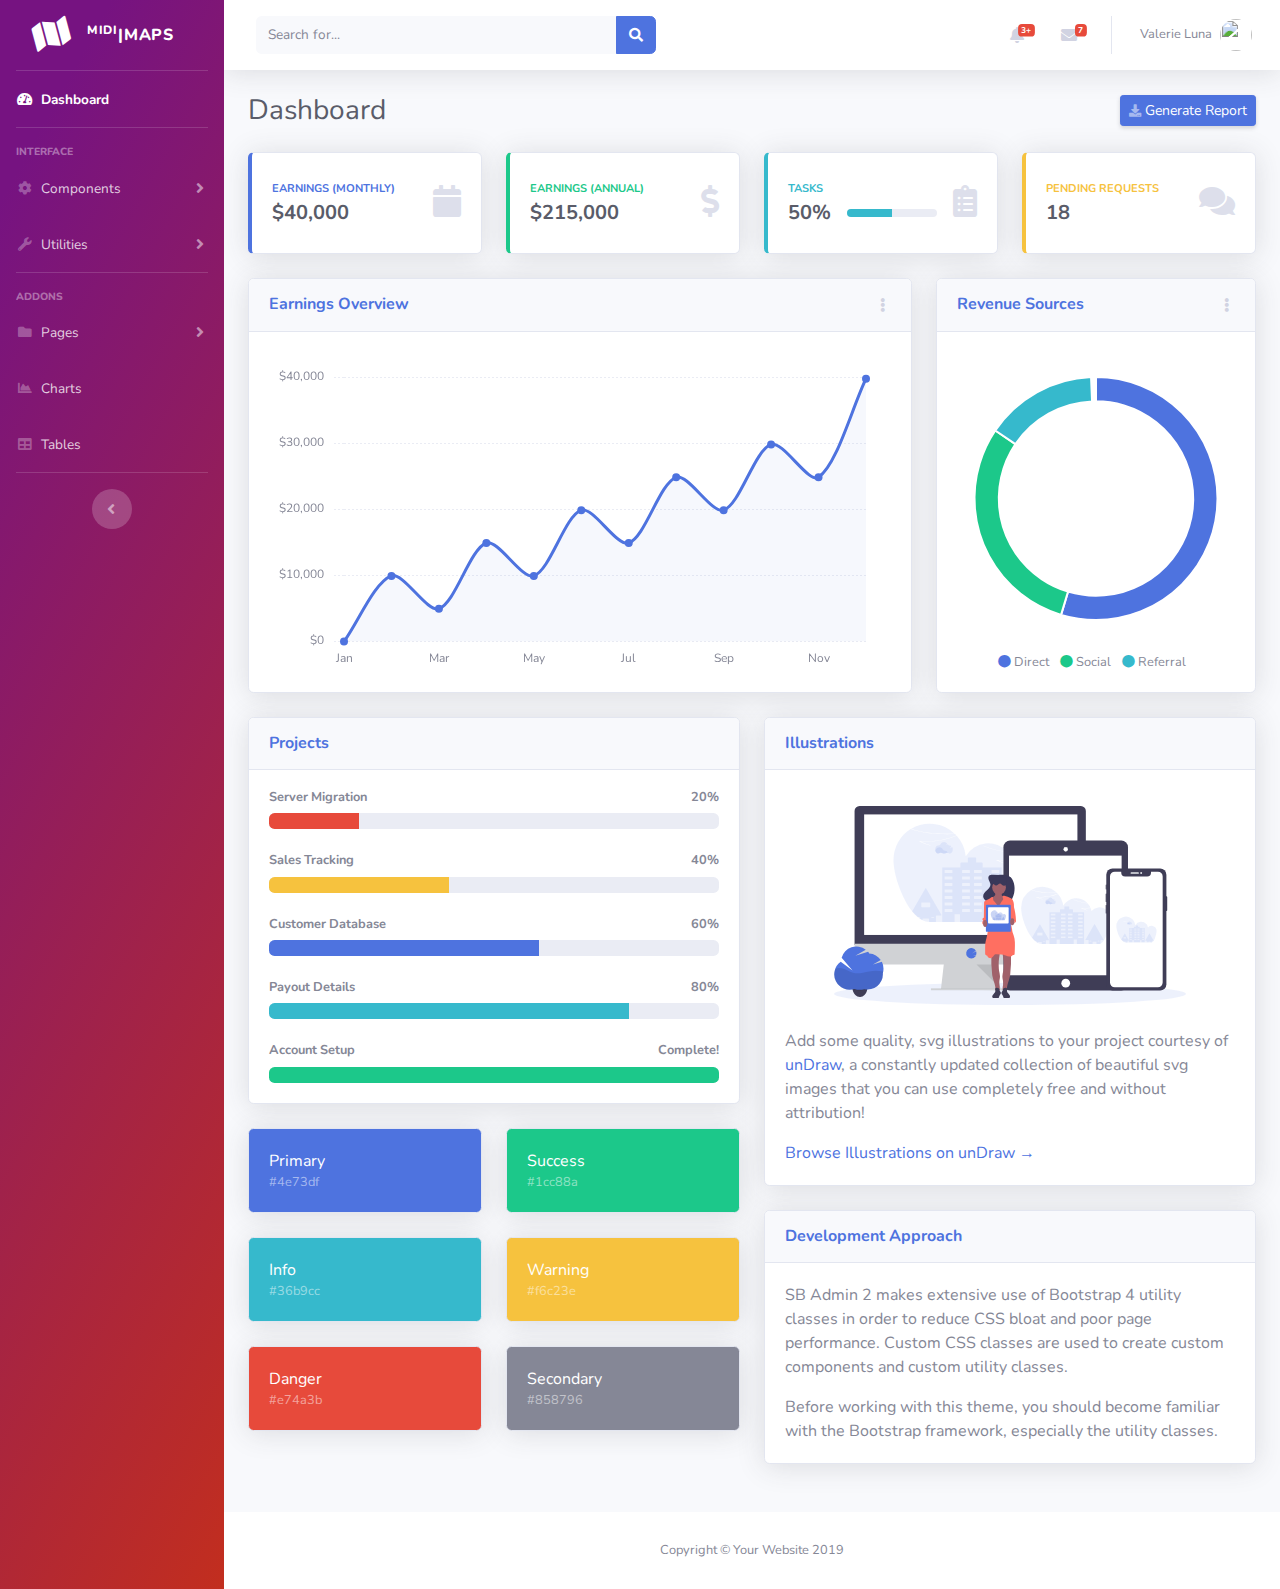
==== MidiMaps/index.html @ 6a99feec "pushLatestCode" ====
<!DOCTYPE html>
<html lang="en">

<head>

  <meta charset="utf-8">
  <meta http-equiv="X-UA-Compatible" content="IE=edge">
  <meta name="viewport" content="width=device-width, initial-scale=1, shrink-to-fit=no">
  <meta name="description" content="">
  <meta name="author" content="">

  <title>MidiMap'd</title>

  <!-- Custom fonts for this template-->
  <link href="vendor/fontawesome-free/css/all.min.css" rel="stylesheet" type="text/css">
  <link href="https://fonts.googleapis.com/css?family=Nunito:200,200i,300,300i,400,400i,600,600i,700,700i,800,800i,900,900i" rel="stylesheet">

  <!-- Custom styles for this template-->
  <link href="css/sb-admin-2.min.css" rel="stylesheet">

  <style>
    .bg-gradient-primary {
/* background-color: #4e73df; */
background-image: linear-gradient(0.33turn, #761381 10.08%, #c22e1e);
background-size: cover;
}
  </style>

</head>

<body id="page-top">

  <!-- Page Wrapper -->
  <div id="wrapper">

    <!-- Sidebar -->
    <ul class="navbar-nav bg-gradient-primary sidebar sidebar-dark accordion" id="accordionSidebar">

      <!-- Sidebar - Brand -->
      <a class="sidebar-brand d-flex align-items-center justify-content-center" href="index.html">
        <div class="sidebar-brand-icon rotate-n-15">
          <!-- <i class="fas fa-tachometer-alt"></i> -->
          <i class="fas fa-map"></i>
        </div>
        <div class="sidebar-brand-text mx-3"><sup>Midi</sup>|Maps</div>
      </a>

      <!-- Divider -->
      <hr class="sidebar-divider my-0">

      <!-- Nav Item - Dashboard -->
      <li class="nav-item active">
        <a class="nav-link" href="index.html">
          <i class="fas fa-fw fa-tachometer-alt"></i>
          <span>Dashboard</span></a>
      </li>

      <!-- Divider -->
      <hr class="sidebar-divider">

      <!-- Heading -->
      <div class="sidebar-heading">
        Interface
      </div>

      <!-- Nav Item - Pages Collapse Menu -->
      <li class="nav-item">
        <a class="nav-link collapsed" href="#" data-toggle="collapse" data-target="#collapseTwo" aria-expanded="true" aria-controls="collapseTwo">
          <i class="fas fa-fw fa-cog"></i>
          <span>Components</span>
        </a>
        <div id="collapseTwo" class="collapse" aria-labelledby="headingTwo" data-parent="#accordionSidebar">
          <div class="bg-white py-2 collapse-inner rounded">
            <h6 class="collapse-header">Custom Components:</h6>
            <a class="collapse-item" href="buttons.html">Buttons</a>
            <a class="collapse-item" href="cards.html">Cards</a>
          </div>
        </div>
      </li>

      <!-- Nav Item - Utilities Collapse Menu -->
      <li class="nav-item">
        <a class="nav-link collapsed" href="#" data-toggle="collapse" data-target="#collapseUtilities" aria-expanded="true" aria-controls="collapseUtilities">
          <i class="fas fa-fw fa-wrench"></i>
          <span>Utilities</span>
        </a>
        <div id="collapseUtilities" class="collapse" aria-labelledby="headingUtilities" data-parent="#accordionSidebar">
          <div class="bg-white py-2 collapse-inner rounded">
            <h6 class="collapse-header">Custom Utilities:</h6>
            <a class="collapse-item" href="utilities-color.html">Colors</a>
            <a class="collapse-item" href="utilities-border.html">Borders</a>
            <a class="collapse-item" href="utilities-animation.html">Animations</a>
            <a class="collapse-item" href="utilities-other.html">Other</a>
          </div>
        </div>
      </li>

      <!-- Divider -->
      <hr class="sidebar-divider">

      <!-- Heading -->
      <div class="sidebar-heading">
        Addons
      </div>

      <!-- Nav Item - Pages Collapse Menu -->
      <li class="nav-item">
        <a class="nav-link collapsed" href="#" data-toggle="collapse" data-target="#collapsePages" aria-expanded="true" aria-controls="collapsePages">
          <i class="fas fa-fw fa-folder"></i>
          <span>Pages</span>
        </a>
        <div id="collapsePages" class="collapse" aria-labelledby="headingPages" data-parent="#accordionSidebar">
          <div class="bg-white py-2 collapse-inner rounded">
            <h6 class="collapse-header">Login Screens:</h6>
            <a class="collapse-item" href="login.html">Login</a>
            <a class="collapse-item" href="register.html">Register</a>
            <a class="collapse-item" href="forgot-password.html">Forgot Password</a>
            <div class="collapse-divider"></div>
            <h6 class="collapse-header">Other Pages:</h6>
            <a class="collapse-item" href="404.html">404 Page</a>
            <a class="collapse-item" href="blank.html">Blank Page</a>
          </div>
        </div>
      </li>

      <!-- Nav Item - Charts -->
      <li class="nav-item">
        <a class="nav-link" href="charts.html">
          <i class="fas fa-fw fa-chart-area"></i>
          <span>Charts</span></a>
      </li>

      <!-- Nav Item - Tables -->
      <li class="nav-item">
        <a class="nav-link" href="tables.html">
          <i class="fas fa-fw fa-table"></i>
          <span>Tables</span></a>
      </li>

      <!-- Divider -->
      <hr class="sidebar-divider d-none d-md-block">

      <!-- Sidebar Toggler (Sidebar) -->
      <div class="text-center d-none d-md-inline">
        <button class="rounded-circle border-0" id="sidebarToggle"></button>
      </div>

    </ul>
    <!-- End of Sidebar -->

    <!-- Content Wrapper -->
    <div id="content-wrapper" class="d-flex flex-column">

      <!-- Main Content -->
      <div id="content">

        <!-- Topbar -->
        <nav class="navbar navbar-expand navbar-light bg-white topbar mb-4 static-top shadow">

          <!-- Sidebar Toggle (Topbar) -->
          <button id="sidebarToggleTop" class="btn btn-link d-md-none rounded-circle mr-3">
            <i class="fa fa-bars"></i>
          </button>

          <!-- Topbar Search -->
          <form class="d-none d-sm-inline-block form-inline mr-auto ml-md-3 my-2 my-md-0 mw-100 navbar-search">
            <div class="input-group">
              <input type="text" class="form-control bg-light border-0 small" placeholder="Search for..." aria-label="Search" aria-describedby="basic-addon2">
              <div class="input-group-append">
                <button class="btn btn-primary" type="button">
                  <i class="fas fa-search fa-sm"></i>
                </button>
              </div>
            </div>
          </form>

          <!-- Topbar Navbar -->
          <ul class="navbar-nav ml-auto">

            <!-- Nav Item - Search Dropdown (Visible Only XS) -->
            <li class="nav-item dropdown no-arrow d-sm-none">
              <a class="nav-link dropdown-toggle" href="#" id="searchDropdown" role="button" data-toggle="dropdown" aria-haspopup="true" aria-expanded="false">
                <i class="fas fa-search fa-fw"></i>
              </a>
              <!-- Dropdown - Messages -->
              <div class="dropdown-menu dropdown-menu-right p-3 shadow animated--grow-in" aria-labelledby="searchDropdown">
                <form class="form-inline mr-auto w-100 navbar-search">
                  <div class="input-group">
                    <input type="text" class="form-control bg-light border-0 small" placeholder="Search for..." aria-label="Search" aria-describedby="basic-addon2">
                    <div class="input-group-append">
                      <button class="btn btn-primary" type="button">
                        <i class="fas fa-search fa-sm"></i>
                      </button>
                    </div>
                  </div>
                </form>
              </div>
            </li>

            <!-- Nav Item - Alerts -->
            <li class="nav-item dropdown no-arrow mx-1">
              <a class="nav-link dropdown-toggle" href="#" id="alertsDropdown" role="button" data-toggle="dropdown" aria-haspopup="true" aria-expanded="false">
                <i class="fas fa-bell fa-fw"></i>
                <!-- Counter - Alerts -->
                <span class="badge badge-danger badge-counter">3+</span>
              </a>
              <!-- Dropdown - Alerts -->
              <div class="dropdown-list dropdown-menu dropdown-menu-right shadow animated--grow-in" aria-labelledby="alertsDropdown">
                <h6 class="dropdown-header">
                  Alerts Center
                </h6>
                <a class="dropdown-item d-flex align-items-center" href="#">
                  <div class="mr-3">
                    <div class="icon-circle bg-primary">
                      <i class="fas fa-file-alt text-white"></i>
                    </div>
                  </div>
                  <div>
                    <div class="small text-gray-500">December 12, 2019</div>
                    <span class="font-weight-bold">A new monthly report is ready to download!</span>
                  </div>
                </a>
                <a class="dropdown-item d-flex align-items-center" href="#">
                  <div class="mr-3">
                    <div class="icon-circle bg-success">
                      <i class="fas fa-donate text-white"></i>
                    </div>
                  </div>
                  <div>
                    <div class="small text-gray-500">December 7, 2019</div>
                    $290.29 has been deposited into your account!
                  </div>
                </a>
                <a class="dropdown-item d-flex align-items-center" href="#">
                  <div class="mr-3">
                    <div class="icon-circle bg-warning">
                      <i class="fas fa-exclamation-triangle text-white"></i>
                    </div>
                  </div>
                  <div>
                    <div class="small text-gray-500">December 2, 2019</div>
                    Spending Alert: We've noticed unusually high spending for your account.
                  </div>
                </a>
                <a class="dropdown-item text-center small text-gray-500" href="#">Show All Alerts</a>
              </div>
            </li>

            <!-- Nav Item - Messages -->
            <li class="nav-item dropdown no-arrow mx-1">
              <a class="nav-link dropdown-toggle" href="#" id="messagesDropdown" role="button" data-toggle="dropdown" aria-haspopup="true" aria-expanded="false">
                <i class="fas fa-envelope fa-fw"></i>
                <!-- Counter - Messages -->
                <span class="badge badge-danger badge-counter">7</span>
              </a>
              <!-- Dropdown - Messages -->
              <div class="dropdown-list dropdown-menu dropdown-menu-right shadow animated--grow-in" aria-labelledby="messagesDropdown">
                <h6 class="dropdown-header">
                  Message Center
                </h6>
                <a class="dropdown-item d-flex align-items-center" href="#">
                  <div class="dropdown-list-image mr-3">
                    <img class="rounded-circle" src="https://source.unsplash.com/fn_BT9fwg_E/60x60" alt="">
                    <div class="status-indicator bg-success"></div>
                  </div>
                  <div class="font-weight-bold">
                    <div class="text-truncate">Hi there! I am wondering if you can help me with a problem I've been having.</div>
                    <div class="small text-gray-500">Emily Fowler · 58m</div>
                  </div>
                </a>
                <a class="dropdown-item d-flex align-items-center" href="#">
                  <div class="dropdown-list-image mr-3">
                    <img class="rounded-circle" src="https://source.unsplash.com/AU4VPcFN4LE/60x60" alt="">
                    <div class="status-indicator"></div>
                  </div>
                  <div>
                    <div class="text-truncate">I have the photos that you ordered last month, how would you like them sent to you?</div>
                    <div class="small text-gray-500">Jae Chun · 1d</div>
                  </div>
                </a>
                <a class="dropdown-item d-flex align-items-center" href="#">
                  <div class="dropdown-list-image mr-3">
                    <img class="rounded-circle" src="https://source.unsplash.com/CS2uCrpNzJY/60x60" alt="">
                    <div class="status-indicator bg-warning"></div>
                  </div>
                  <div>
                    <div class="text-truncate">Last month's report looks great, I am very happy with the progress so far, keep up the good work!</div>
                    <div class="small text-gray-500">Morgan Alvarez · 2d</div>
                  </div>
                </a>
                <a class="dropdown-item d-flex align-items-center" href="#">
                  <div class="dropdown-list-image mr-3">
                    <img class="rounded-circle" src="https://source.unsplash.com/Mv9hjnEUHR4/60x60" alt="">
                    <div class="status-indicator bg-success"></div>
                  </div>
                  <div>
                    <div class="text-truncate">Am I a good boy? The reason I ask is because someone told me that people say this to all dogs, even if they aren't good...</div>
                    <div class="small text-gray-500">Chicken the Dog · 2w</div>
                  </div>
                </a>
                <a class="dropdown-item text-center small text-gray-500" href="#">Read More Messages</a>
              </div>
            </li>

            <div class="topbar-divider d-none d-sm-block"></div>

            <!-- Nav Item - User Information -->
            <li class="nav-item dropdown no-arrow">
              <a class="nav-link dropdown-toggle" href="#" id="userDropdown" role="button" data-toggle="dropdown" aria-haspopup="true" aria-expanded="false">
                <span class="mr-2 d-none d-lg-inline text-gray-600 small">Valerie Luna</span>
                <img class="img-profile rounded-circle" src="https://source.unsplash.com/QAB-WJcbgJk/60x60">
              </a>
              <!-- Dropdown - User Information -->
              <div class="dropdown-menu dropdown-menu-right shadow animated--grow-in" aria-labelledby="userDropdown">
                <a class="dropdown-item" href="#">
                  <i class="fas fa-user fa-sm fa-fw mr-2 text-gray-400"></i>
                  Profile
                </a>
                <a class="dropdown-item" href="#">
                  <i class="fas fa-cogs fa-sm fa-fw mr-2 text-gray-400"></i>
                  Settings
                </a>
                <a class="dropdown-item" href="#">
                  <i class="fas fa-list fa-sm fa-fw mr-2 text-gray-400"></i>
                  Activity Log
                </a>
                <div class="dropdown-divider"></div>
                <a class="dropdown-item" href="#" data-toggle="modal" data-target="#logoutModal">
                  <i class="fas fa-sign-out-alt fa-sm fa-fw mr-2 text-gray-400"></i>
                  Logout
                </a>
              </div>
            </li>

          </ul>

        </nav>
        <!-- End of Topbar -->

        <!-- Begin Page Content -->
        <div class="container-fluid">

          <!-- Page Heading -->
          <div class="d-sm-flex align-items-center justify-content-between mb-4">
            <h1 class="h3 mb-0 text-gray-800">Dashboard</h1>
            <a href="#" class="d-none d-sm-inline-block btn btn-sm btn-primary shadow-sm"><i class="fas fa-download fa-sm text-white-50"></i> Generate Report</a>
          </div>

          <!-- Content Row -->
          <div class="row">

            <!-- Earnings (Monthly) Card Example -->
            <div class="col-xl-3 col-md-6 mb-4">
              <div class="card border-left-primary shadow h-100 py-2">
                <div class="card-body">
                  <div class="row no-gutters align-items-center">
                    <div class="col mr-2">
                      <div class="text-xs font-weight-bold text-primary text-uppercase mb-1">Earnings (Monthly)</div>
                      <div class="h5 mb-0 font-weight-bold text-gray-800">$40,000</div>
                    </div>
                    <div class="col-auto">
                      <i class="fas fa-calendar fa-2x text-gray-300"></i>
                    </div>
                  </div>
                </div>
              </div>
            </div>

            <!-- Earnings (Monthly) Card Example -->
            <div class="col-xl-3 col-md-6 mb-4">
              <div class="card border-left-success shadow h-100 py-2">
                <div class="card-body">
                  <div class="row no-gutters align-items-center">
                    <div class="col mr-2">
                      <div class="text-xs font-weight-bold text-success text-uppercase mb-1">Earnings (Annual)</div>
                      <div class="h5 mb-0 font-weight-bold text-gray-800">$215,000</div>
                    </div>
                    <div class="col-auto">
                      <i class="fas fa-dollar-sign fa-2x text-gray-300"></i>
                    </div>
                  </div>
                </div>
              </div>
            </div>

            <!-- Earnings (Monthly) Card Example -->
            <div class="col-xl-3 col-md-6 mb-4">
              <div class="card border-left-info shadow h-100 py-2">
                <div class="card-body">
                  <div class="row no-gutters align-items-center">
                    <div class="col mr-2">
                      <div class="text-xs font-weight-bold text-info text-uppercase mb-1">Tasks</div>
                      <div class="row no-gutters align-items-center">
                        <div class="col-auto">
                          <div class="h5 mb-0 mr-3 font-weight-bold text-gray-800">50%</div>
                        </div>
                        <div class="col">
                          <div class="progress progress-sm mr-2">
                            <div class="progress-bar bg-info" role="progressbar" style="width: 50%" aria-valuenow="50" aria-valuemin="0" aria-valuemax="100"></div>
                          </div>
                        </div>
                      </div>
                    </div>
                    <div class="col-auto">
                      <i class="fas fa-clipboard-list fa-2x text-gray-300"></i>
                    </div>
                  </div>
                </div>
              </div>
            </div>

            <!-- Pending Requests Card Example -->
            <div class="col-xl-3 col-md-6 mb-4">
              <div class="card border-left-warning shadow h-100 py-2">
                <div class="card-body">
                  <div class="row no-gutters align-items-center">
                    <div class="col mr-2">
                      <div class="text-xs font-weight-bold text-warning text-uppercase mb-1">Pending Requests</div>
                      <div class="h5 mb-0 font-weight-bold text-gray-800">18</div>
                    </div>
                    <div class="col-auto">
                      <i class="fas fa-comments fa-2x text-gray-300"></i>
                    </div>
                  </div>
                </div>
              </div>
            </div>
          </div>

          <!-- Content Row -->

          <div class="row">

            <!-- Area Chart -->
            <div class="col-xl-8 col-lg-7">
              <div class="card shadow mb-4">
                <!-- Card Header - Dropdown -->
                <div class="card-header py-3 d-flex flex-row align-items-center justify-content-between">
                  <h6 class="m-0 font-weight-bold text-primary">Earnings Overview</h6>
                  <div class="dropdown no-arrow">
                    <a class="dropdown-toggle" href="#" role="button" id="dropdownMenuLink" data-toggle="dropdown" aria-haspopup="true" aria-expanded="false">
                      <i class="fas fa-ellipsis-v fa-sm fa-fw text-gray-400"></i>
                    </a>
                    <div class="dropdown-menu dropdown-menu-right shadow animated--fade-in" aria-labelledby="dropdownMenuLink">
                      <div class="dropdown-header">Dropdown Header:</div>
                      <a class="dropdown-item" href="#">Action</a>
                      <a class="dropdown-item" href="#">Another action</a>
                      <div class="dropdown-divider"></div>
                      <a class="dropdown-item" href="#">Something else here</a>
                    </div>
                  </div>
                </div>
                <!-- Card Body -->
                <div class="card-body">
                  <div class="chart-area">
                    <canvas id="myAreaChart"></canvas>
                  </div>
                </div>
              </div>
            </div>

            <!-- Pie Chart -->
            <div class="col-xl-4 col-lg-5">
              <div class="card shadow mb-4">
                <!-- Card Header - Dropdown -->
                <div class="card-header py-3 d-flex flex-row align-items-center justify-content-between">
                  <h6 class="m-0 font-weight-bold text-primary">Revenue Sources</h6>
                  <div class="dropdown no-arrow">
                    <a class="dropdown-toggle" href="#" role="button" id="dropdownMenuLink" data-toggle="dropdown" aria-haspopup="true" aria-expanded="false">
                      <i class="fas fa-ellipsis-v fa-sm fa-fw text-gray-400"></i>
                    </a>
                    <div class="dropdown-menu dropdown-menu-right shadow animated--fade-in" aria-labelledby="dropdownMenuLink">
                      <div class="dropdown-header">Dropdown Header:</div>
                      <a class="dropdown-item" href="#">Action</a>
                      <a class="dropdown-item" href="#">Another action</a>
                      <div class="dropdown-divider"></div>
                      <a class="dropdown-item" href="#">Something else here</a>
                    </div>
                  </div>
                </div>
                <!-- Card Body -->
                <div class="card-body">
                  <div class="chart-pie pt-4 pb-2">
                    <canvas id="myPieChart"></canvas>
                  </div>
                  <div class="mt-4 text-center small">
                    <span class="mr-2">
                      <i class="fas fa-circle text-primary"></i> Direct
                    </span>
                    <span class="mr-2">
                      <i class="fas fa-circle text-success"></i> Social
                    </span>
                    <span class="mr-2">
                      <i class="fas fa-circle text-info"></i> Referral
                    </span>
                  </div>
                </div>
              </div>
            </div>
          </div>

          <!-- Content Row -->
          <div class="row">

            <!-- Content Column -->
            <div class="col-lg-6 mb-4">

              <!-- Project Card Example -->
              <div class="card shadow mb-4">
                <div class="card-header py-3">
                  <h6 class="m-0 font-weight-bold text-primary">Projects</h6>
                </div>
                <div class="card-body">
                  <h4 class="small font-weight-bold">Server Migration <span class="float-right">20%</span></h4>
                  <div class="progress mb-4">
                    <div class="progress-bar bg-danger" role="progressbar" style="width: 20%" aria-valuenow="20" aria-valuemin="0" aria-valuemax="100"></div>
                  </div>
                  <h4 class="small font-weight-bold">Sales Tracking <span class="float-right">40%</span></h4>
                  <div class="progress mb-4">
                    <div class="progress-bar bg-warning" role="progressbar" style="width: 40%" aria-valuenow="40" aria-valuemin="0" aria-valuemax="100"></div>
                  </div>
                  <h4 class="small font-weight-bold">Customer Database <span class="float-right">60%</span></h4>
                  <div class="progress mb-4">
                    <div class="progress-bar" role="progressbar" style="width: 60%" aria-valuenow="60" aria-valuemin="0" aria-valuemax="100"></div>
                  </div>
                  <h4 class="small font-weight-bold">Payout Details <span class="float-right">80%</span></h4>
                  <div class="progress mb-4">
                    <div class="progress-bar bg-info" role="progressbar" style="width: 80%" aria-valuenow="80" aria-valuemin="0" aria-valuemax="100"></div>
                  </div>
                  <h4 class="small font-weight-bold">Account Setup <span class="float-right">Complete!</span></h4>
                  <div class="progress">
                    <div class="progress-bar bg-success" role="progressbar" style="width: 100%" aria-valuenow="100" aria-valuemin="0" aria-valuemax="100"></div>
                  </div>
                </div>
              </div>

              <!-- Color System -->
              <div class="row">
                <div class="col-lg-6 mb-4">
                  <div class="card bg-primary text-white shadow">
                    <div class="card-body">
                      Primary
                      <div class="text-white-50 small">#4e73df</div>
                    </div>
                  </div>
                </div>
                <div class="col-lg-6 mb-4">
                  <div class="card bg-success text-white shadow">
                    <div class="card-body">
                      Success
                      <div class="text-white-50 small">#1cc88a</div>
                    </div>
                  </div>
                </div>
                <div class="col-lg-6 mb-4">
                  <div class="card bg-info text-white shadow">
                    <div class="card-body">
                      Info
                      <div class="text-white-50 small">#36b9cc</div>
                    </div>
                  </div>
                </div>
                <div class="col-lg-6 mb-4">
                  <div class="card bg-warning text-white shadow">
                    <div class="card-body">
                      Warning
                      <div class="text-white-50 small">#f6c23e</div>
                    </div>
                  </div>
                </div>
                <div class="col-lg-6 mb-4">
                  <div class="card bg-danger text-white shadow">
                    <div class="card-body">
                      Danger
                      <div class="text-white-50 small">#e74a3b</div>
                    </div>
                  </div>
                </div>
                <div class="col-lg-6 mb-4">
                  <div class="card bg-secondary text-white shadow">
                    <div class="card-body">
                      Secondary
                      <div class="text-white-50 small">#858796</div>
                    </div>
                  </div>
                </div>
              </div>

            </div>

            <div class="col-lg-6 mb-4">

              <!-- Illustrations -->
              <div class="card shadow mb-4">
                <div class="card-header py-3">
                  <h6 class="m-0 font-weight-bold text-primary">Illustrations</h6>
                </div>
                <div class="card-body">
                  <div class="text-center">
                    <img class="img-fluid px-3 px-sm-4 mt-3 mb-4" style="width: 25rem;" src="img/undraw_posting_photo.svg" alt="">
                  </div>
                  <p>Add some quality, svg illustrations to your project courtesy of <a target="_blank" rel="nofollow" href="https://undraw.co/">unDraw</a>, a constantly updated collection of beautiful svg images that you can use completely free and without attribution!</p>
                  <a target="_blank" rel="nofollow" href="https://undraw.co/">Browse Illustrations on unDraw &rarr;</a>
                </div>
              </div>

              <!-- Approach -->
              <div class="card shadow mb-4">
                <div class="card-header py-3">
                  <h6 class="m-0 font-weight-bold text-primary">Development Approach</h6>
                </div>
                <div class="card-body">
                  <p>SB Admin 2 makes extensive use of Bootstrap 4 utility classes in order to reduce CSS bloat and poor page performance. Custom CSS classes are used to create custom components and custom utility classes.</p>
                  <p class="mb-0">Before working with this theme, you should become familiar with the Bootstrap framework, especially the utility classes.</p>
                </div>
              </div>

            </div>
          </div>

        </div>
        <!-- /.container-fluid -->

      </div>
      <!-- End of Main Content -->

      <!-- Footer -->
      <footer class="sticky-footer bg-white">
        <div class="container my-auto">
          <div class="copyright text-center my-auto">
            <span>Copyright &copy; Your Website 2019</span>
          </div>
        </div>
      </footer>
      <!-- End of Footer -->

    </div>
    <!-- End of Content Wrapper -->

  </div>
  <!-- End of Page Wrapper -->

  <!-- Scroll to Top Button-->
  <a class="scroll-to-top rounded" href="#page-top">
    <i class="fas fa-angle-up"></i>
  </a>

  <!-- Logout Modal-->
  <div class="modal fade" id="logoutModal" tabindex="-1" role="dialog" aria-labelledby="exampleModalLabel" aria-hidden="true">
    <div class="modal-dialog" role="document">
      <div class="modal-content">
        <div class="modal-header">
          <h5 class="modal-title" id="exampleModalLabel">Ready to Leave?</h5>
          <button class="close" type="button" data-dismiss="modal" aria-label="Close">
            <span aria-hidden="true">×</span>
          </button>
        </div>
        <div class="modal-body">Select "Logout" below if you are ready to end your current session.</div>
        <div class="modal-footer">
          <button class="btn btn-secondary" type="button" data-dismiss="modal">Cancel</button>
          <a class="btn btn-primary" href="login.html">Logout</a>
        </div>
      </div>
    </div>
  </div>

  <!-- Bootstrap core JavaScript-->
  <script src="vendor/jquery/jquery.min.js"></script>
  <script src="vendor/bootstrap/js/bootstrap.bundle.min.js"></script>

  <!-- Core plugin JavaScript-->
  <script src="vendor/jquery-easing/jquery.easing.min.js"></script>

  <!-- Custom scripts for all pages-->
  <script src="js/sb-admin-2.min.js"></script>

  <!-- Page level plugins -->
  <script src="vendor/chart.js/Chart.min.js"></script>

  <!-- Page level custom scripts -->
  <script src="js/demo/chart-area-demo.js"></script>
  <script src="js/demo/chart-pie-demo.js"></script>

</body>

</html>
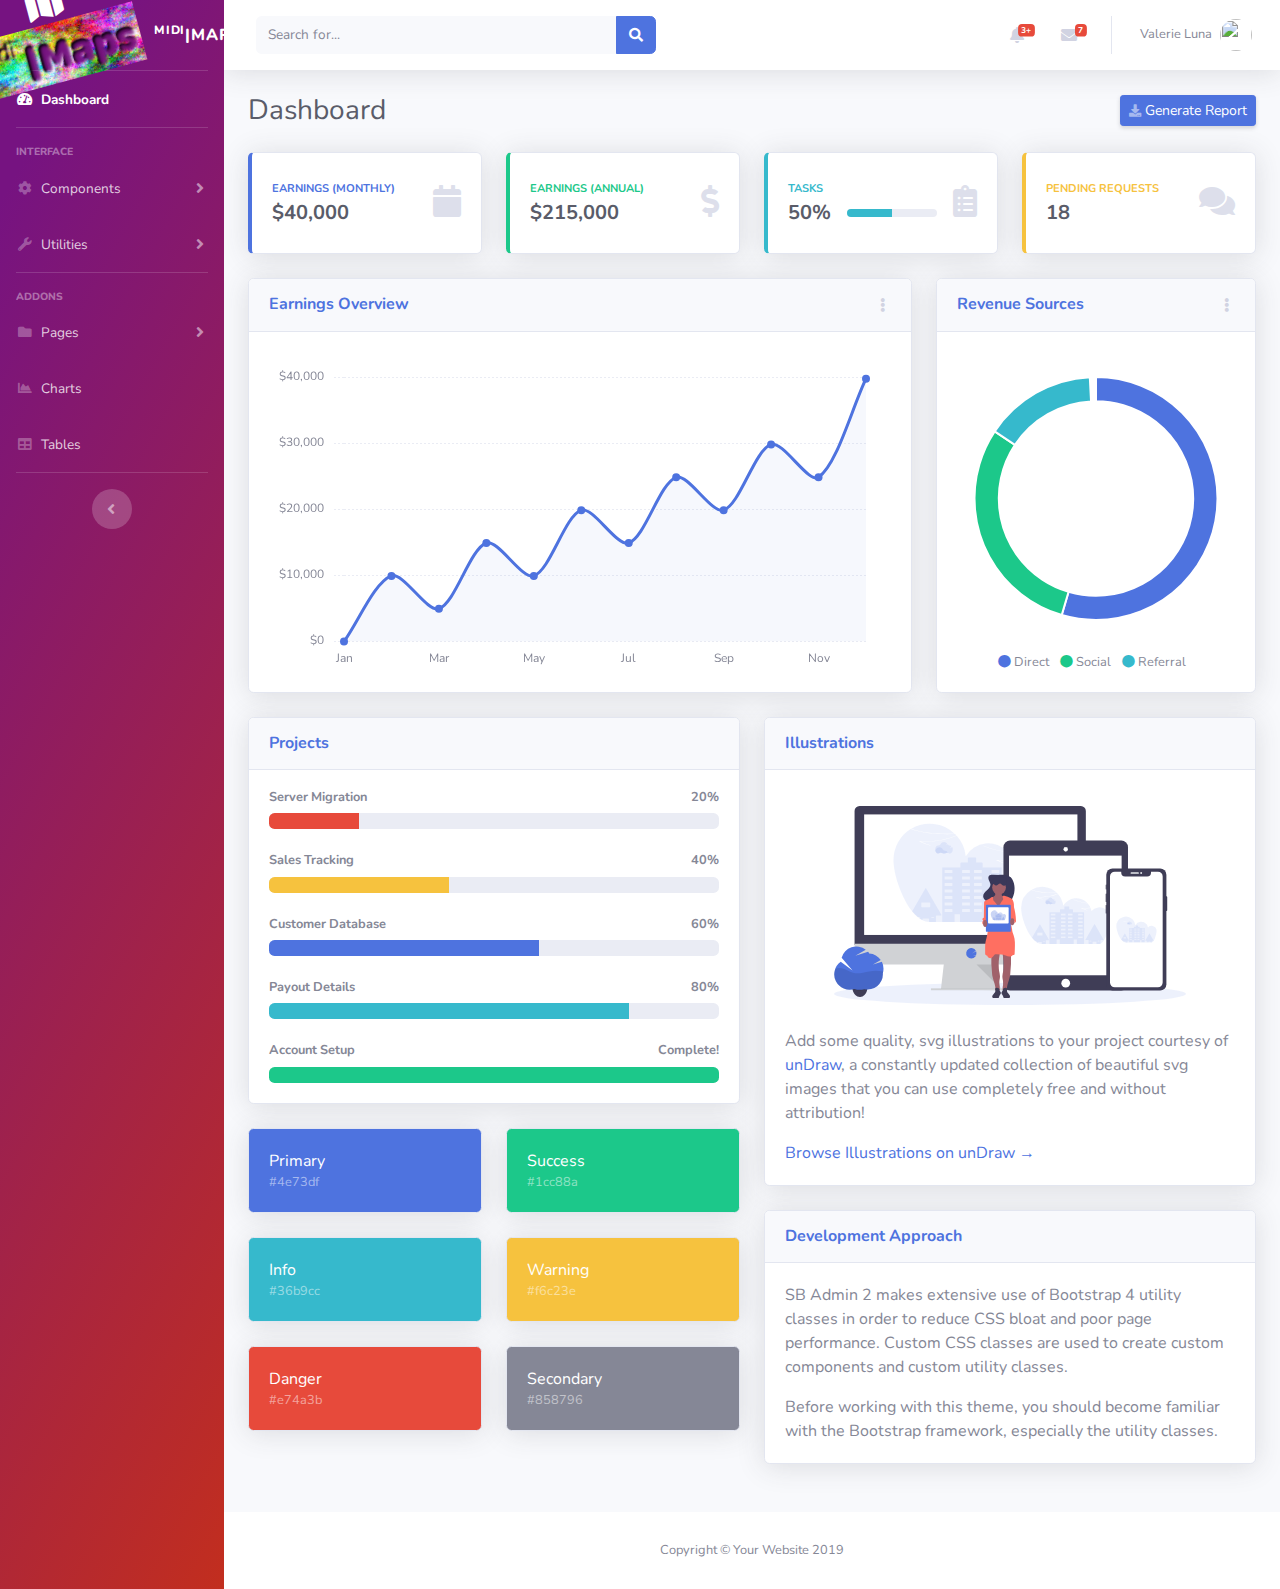
==== commit 4f4916d7: "map fix" ====
--- a/MidiMaps/index.html
+++ b/MidiMaps/index.html
@@ -41,12 +41,14 @@
         <div class="sidebar-brand-icon rotate-n-15">
           <!-- <i class="fas fa-tachometer-alt"></i> -->
           <i class="fas fa-map"></i>
+          <img src="img/midimapBanner.png" id="x">
         </div>
         <div class="sidebar-brand-text mx-3"><sup>Midi</sup>|Maps</div>
       </a>
 
       <!-- Divider -->
       <hr class="sidebar-divider my-0">
+
 
       <!-- Nav Item - Dashboard -->
       <li class="nav-item active">
